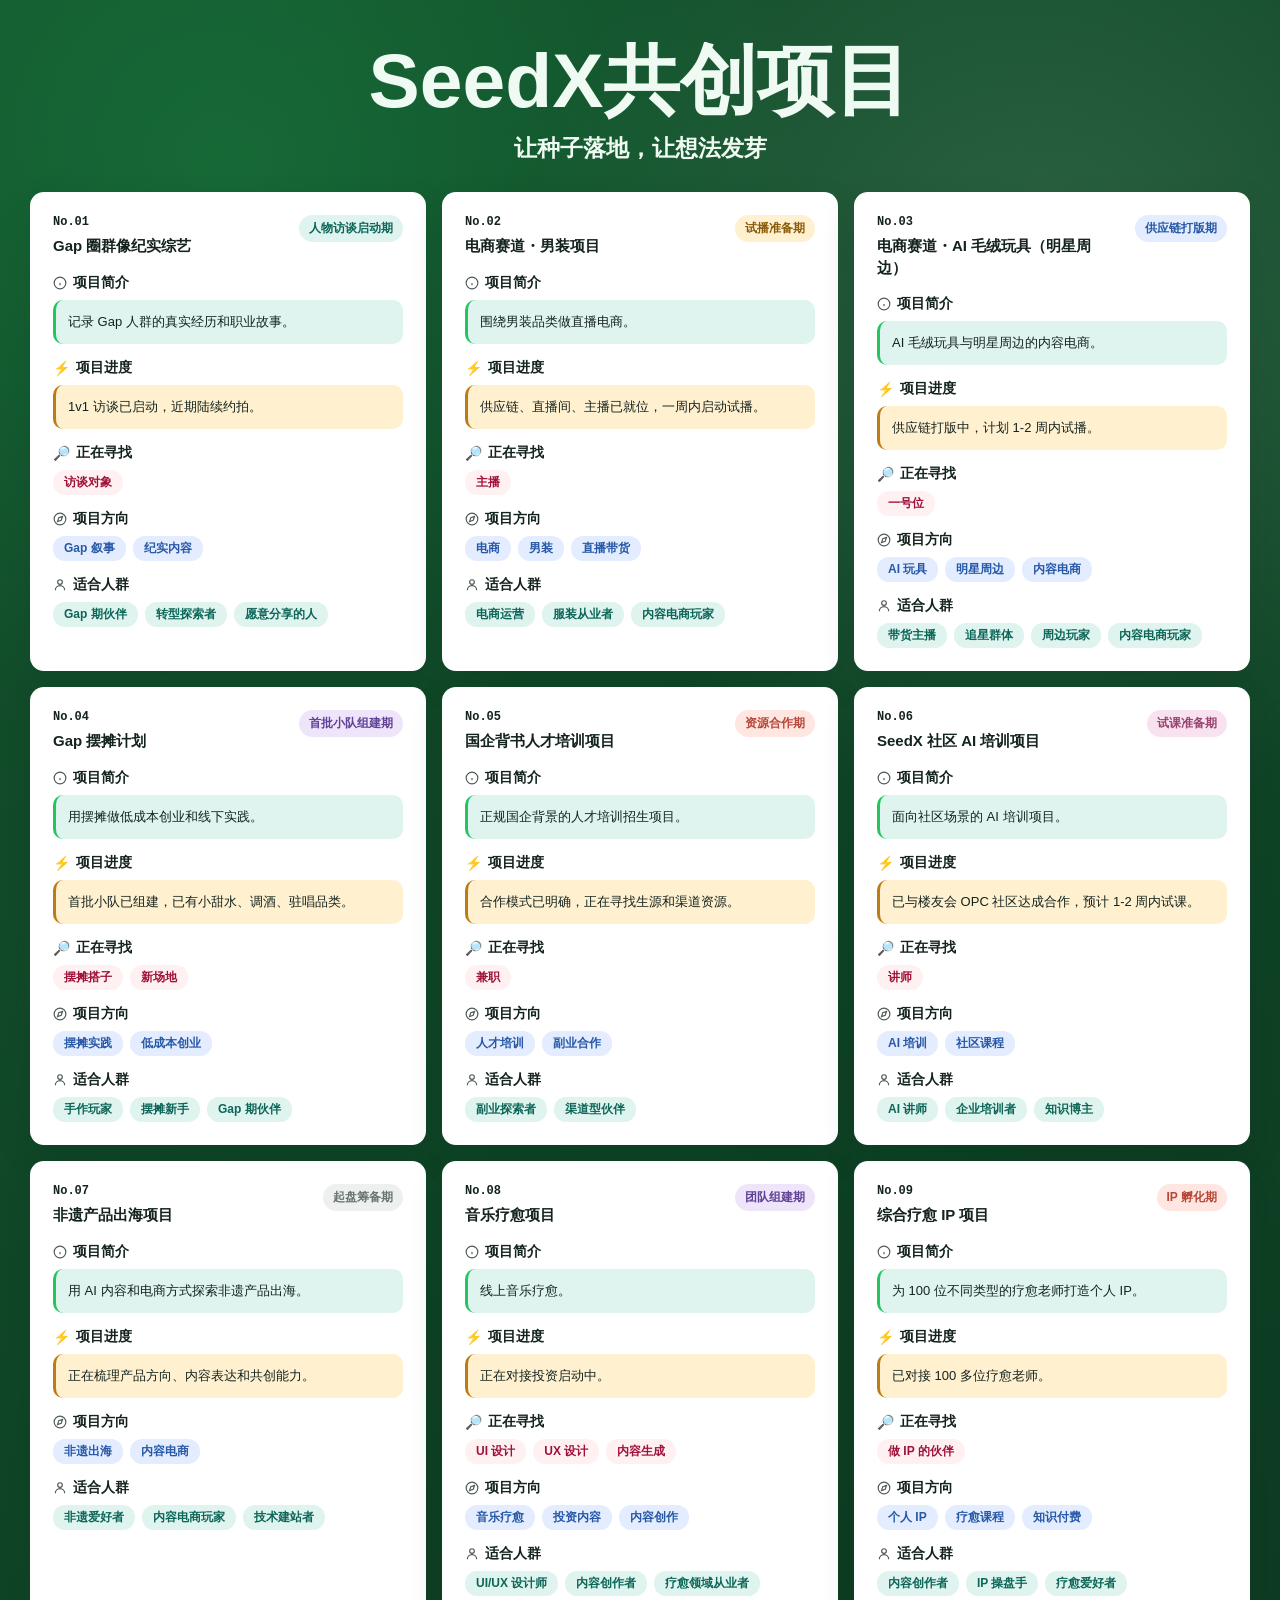
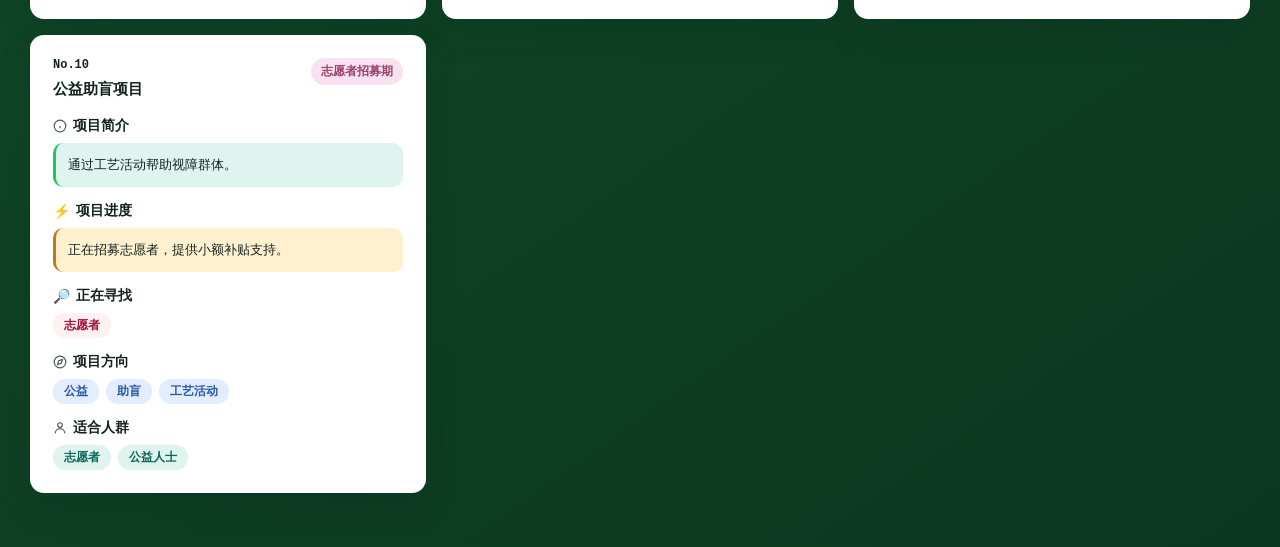
==== projects/index.html @ ee3134d9 "Add project-only page" ====
<!doctype html>
<html lang="zh-CN">
  <head>
    <meta charset="UTF-8" />
    <meta name="viewport" content="width=device-width, initial-scale=1.0" />
    <title>SeedX共创项目</title>
    <link rel="stylesheet" href="../styles.css" />
  </head>
  <body>
    <main class="page">
      <header class="site-header">
        <div class="hero-copy">
          <h1>SeedX共创项目</h1>
          <p class="subtitle">让种子落地，让想法发芽</p>
        </div>
      </header>

      <section class="panel is-active" aria-label="共创项目">
        <div class="card-grid" id="projectsGrid"></div>
      </section>
    </main>

    <script src="./app.js"></script>
  </body>
</html>
---- styles.css ----
:root {
  --bg-page: #14532d;
  --bg-page-deep: #0b3720;
  --bg-primary: #ffffff;
  --bg-secondary: #f3f6f3;
  --bg-quiet: #f8faf5;
  --tab-bg: rgba(20, 83, 45, 0.72);
  --accent: #22c55e;
  --accent-strong: #14532d;
  --text-on-dark: #effaf3;
  --text-on-dark-secondary: #dcfce7;
  --text-primary: #14231f;
  --text-secondary: #61706a;
  --border-dark: rgba(239, 250, 243, 0.28);
  --border-light: #dfe8e3;
  --shadow: 0 14px 34px rgba(5, 35, 29, 0.14);
  --shadow-hover: 0 18px 42px rgba(5, 35, 29, 0.22);
  --teal: #12806e;
  --teal-soft: #dff4ef;
  --coral: #e86f5f;
  --coral-soft: #ffe6e1;
  --pink: #c75b94;
  --pink-soft: #f9e2ef;
  --blue: #356ec9;
  --blue-soft: #e3edff;
  --amber: #bd7b13;
  --amber-soft: #fff0cf;
  --green: #4f8f3f;
  --green-soft: #e4f2dc;
  --purple: #8157c7;
  --purple-soft: #eee5fb;
  --gray: #69736f;
  --gray-soft: #edf0ee;
}

* {
  box-sizing: border-box;
}

body {
  margin: 0;
  min-width: 320px;
  background:
    radial-gradient(circle at 18% 8%, rgba(34, 197, 94, 0.22), transparent 26%),
    radial-gradient(circle at 82% 14%, rgba(220, 252, 231, 0.14), transparent 25%),
    linear-gradient(145deg, var(--bg-page), var(--bg-page-deep));
  color: var(--text-on-dark);
  font-family:
    -apple-system, BlinkMacSystemFont, "Segoe UI", "PingFang SC",
    "Hiragino Sans GB", "Microsoft YaHei", sans-serif;
}

button,
input,
select {
  font: inherit;
}

.page {
  width: min(1220px, calc(100% - 32px));
  margin: 0 auto;
  padding: 42px 0 54px;
}

.site-header {
  position: relative;
  display: block;
  min-height: auto;
  margin-bottom: 28px;
  overflow: hidden;
  text-align: center;
}

h1 {
  margin: 0 0 14px;
  color: var(--text-on-dark);
  font-size: clamp(2.35rem, 6vw, 5rem);
  line-height: 1;
  letter-spacing: 0;
}

.subtitle {
  margin: 0;
  color: var(--text-on-dark);
  font-size: clamp(1.08rem, 2vw, 1.42rem);
  font-weight: 750;
}

.hero-copy {
  position: relative;
  z-index: 2;
}

.tab-shell {
  position: sticky;
  top: 0;
  z-index: 10;
  margin-bottom: 18px;
  padding: 10px;
  border: 1px solid var(--border-dark);
  border-radius: 18px;
  background: var(--tab-bg);
  box-shadow: 0 12px 30px rgba(0, 0, 0, 0.12);
}

.tabs {
  display: grid;
  grid-template-columns: repeat(2, minmax(0, 1fr));
  gap: 8px;
}

.tab-button {
  display: flex;
  align-items: center;
  justify-content: center;
  gap: 9px;
  min-height: 48px;
  border: 0;
  border-radius: 13px;
  background: transparent;
  color: var(--text-on-dark);
  cursor: pointer;
  font-weight: 800;
}

.tab-button svg {
  width: 18px;
  height: 18px;
  stroke: currentColor;
}

.tab-button.is-active {
  background: rgba(255, 255, 255, 0.16);
  color: var(--text-on-dark);
  box-shadow: 0 8px 20px rgba(0, 0, 0, 0.15);
}

.badge {
  min-width: 28px;
  padding: 3px 8px;
  border-radius: 999px;
  background: rgba(255, 255, 255, 0.16);
  color: inherit;
  font-size: 0.78rem;
}

.tab-button.is-active .badge {
  background: var(--teal-soft);
}

.panel {
  display: none;
}

.panel.is-active {
  display: block;
}

.panel-note {
  margin: 0 0 14px;
  color: var(--text-on-dark-secondary);
  font-size: 0.94rem;
  font-weight: 700;
}

.card-grid {
  display: grid;
  grid-template-columns: repeat(auto-fill, minmax(340px, 1fr));
  gap: 16px;
}

.person-card,
.project-card {
  border: 1px solid transparent;
  border-radius: 14px;
  background: var(--bg-primary);
  color: var(--text-primary);
  box-shadow: var(--shadow);
  transition:
    transform 160ms ease,
    box-shadow 160ms ease,
    border-color 160ms ease;
}

.person-card:hover,
.project-card:hover {
  transform: translateY(-2px);
  border-color: rgba(15, 107, 90, 0.42);
  box-shadow: var(--shadow-hover);
}

.person-card {
  padding: 20px;
}

.card-header {
  position: relative;
  display: grid;
  grid-template-columns: 46px minmax(0, 0.85fr) minmax(128px, 1fr);
  align-items: center;
  gap: 13px;
  padding-bottom: 17px;
  border-bottom: 1px solid var(--border-light);
}

.avatar {
  width: 46px;
  height: 46px;
  flex: 0 0 46px;
  display: grid;
  place-items: center;
  border-radius: 50%;
  color: #fff;
  font-weight: 800;
  letter-spacing: 0;
}

.avatar.teal {
  background: var(--teal);
}

.avatar.coral {
  background: var(--coral);
}

.avatar.pink {
  background: var(--pink);
}

.avatar.blue {
  background: var(--blue);
}

.avatar.amber {
  background: var(--amber);
}

.avatar.green {
  background: var(--green);
}

.identity-main {
  min-width: 0;
}

.person-name {
  margin: 0 0 7px;
  color: var(--text-primary);
  font-size: 18px;
  font-weight: 700;
  line-height: 1.2;
}

.name-row {
  display: flex;
  align-items: center;
  gap: 8px;
  flex-wrap: wrap;
  margin-bottom: 7px;
}

.name-row .person-name {
  margin: 0;
}

.person-number {
  display: inline-flex;
  align-items: center;
  min-height: 22px;
  padding: 3px 8px;
  border-radius: 999px;
  background: #dcfce7;
  color: #166534;
  font-size: 11px;
  font-weight: 850;
  line-height: 1;
  white-space: nowrap;
}

.person-special-tag {
  display: inline-flex;
  align-items: center;
  min-height: 22px;
  padding: 3px 9px;
  border-radius: 999px;
  background: #dcfce7;
  color: #166534;
  font-size: 11px;
  font-weight: 850;
  line-height: 1;
  white-space: nowrap;
}

.status-line {
  display: inline-flex;
  align-items: center;
  gap: 7px;
  width: fit-content;
  max-width: 100%;
  padding: 0;
  border-radius: 0;
  color: var(--text-primary);
  font-size: 13px;
  font-weight: 800;
  line-height: 1.2;
}

.location-line {
  color: var(--text-primary);
  font-size: 13px;
  font-weight: 700;
  line-height: 1.45;
}

.status-dot {
  display: none;
}

.identity-side {
  justify-self: stretch;
  padding-left: 15px;
  border-left: 1px solid var(--border-light);
  text-align: left;
  color: var(--text-primary);
  font-size: 14px;
  font-weight: 700;
  line-height: 1.5;
  white-space: nowrap;
}

.card-body {
  display: grid;
  gap: 16px;
  padding-top: 17px;
}

.section-title {
  display: flex;
  align-items: center;
  gap: 6px;
  margin: 0 0 8px;
  color: var(--text-primary);
  font-size: 13px;
  font-weight: 700;
}

.section-title svg {
  width: 14px;
  height: 14px;
  opacity: 0.75;
  stroke: var(--text-primary);
}

.quote-block {
  margin: 0;
  padding: 11px 12px;
  border-left: 3px solid #d89b2b;
  border-radius: 10px;
  background: #fff7df;
  color: var(--text-primary);
  font-size: 13px;
  line-height: 1.7;
}

.project-box {
  margin: 0;
  padding: 11px 12px;
  border-left: 3px solid var(--accent-strong);
  border-radius: 10px;
  background: var(--bg-secondary);
  color: var(--text-primary);
  font-size: 13px;
  line-height: 1.7;
}

.project-box-summary {
  border-left-color: var(--accent);
  background: var(--teal-soft);
}

.project-box-progress {
  border-left-color: var(--amber);
  background: var(--amber-soft);
}

.chip-row {
  display: flex;
  flex-wrap: wrap;
  gap: 7px;
}

.chip {
  display: inline-flex;
  align-items: center;
  min-height: 25px;
  padding: 4px 11px;
  border-radius: 12px;
  font-size: 12px;
  font-weight: 700;
  line-height: 1.25;
}

.chip-purple {
  background: var(--purple-soft);
  color: #614098;
}

.chip-teal {
  background: var(--teal-soft);
  color: #0d6658;
}

.chip-amber {
  background: var(--amber-soft);
  color: #8b5b0c;
}

.chip-blue {
  background: var(--blue-soft);
  color: #2859a7;
}

.chip-seeking {
  background: #fff1f2;
  color: #9f1239;
}

.chip-gray {
  background: var(--gray-soft);
  color: var(--gray);
}

.project-card {
  padding: 22px;
}

.project-header {
  display: flex;
  align-items: flex-start;
  justify-content: space-between;
  gap: 14px;
  margin-bottom: 17px;
}

.project-title-row {
  display: grid;
  gap: 6px;
}

.project-no {
  font-family: ui-monospace, SFMono-Regular, Menlo, Monaco, Consolas, monospace;
  color: var(--text-primary);
  font-size: 12px;
  font-weight: 800;
}

.project-name {
  margin: 0;
  color: var(--text-primary);
  font-size: 15px;
  font-weight: 800;
  line-height: 1.45;
}

.stage-badge {
  flex: 0 0 auto;
  padding: 5px 10px;
  border-radius: 999px;
  font-size: 12px;
  font-weight: 800;
  white-space: nowrap;
}

.stage-launch {
  background: var(--teal-soft);
  color: #0d6658;
}

.stage-prep {
  background: var(--amber-soft);
  color: #8b5b0c;
}

.stage-supply {
  background: var(--blue-soft);
  color: #2859a7;
}

.stage-team {
  background: var(--purple-soft);
  color: #614098;
}

.stage-coop {
  background: var(--coral-soft);
  color: #b74738;
}

.stage-trial {
  background: var(--pink-soft);
  color: #99436f;
}

.stage-start {
  background: var(--gray-soft);
  color: var(--gray);
}

.project-section {
  margin-top: 15px;
}

.project-section .section-title {
  font-size: 14px;
}

.project-text {
  margin: 0;
  color: var(--text-primary);
  font-size: 13px;
  line-height: 1.7;
}

.empty-state {
  padding: 26px;
  border: 1px solid var(--border-dark);
  border-radius: 14px;
  color: var(--text-on-dark-secondary);
  text-align: center;
}

.status-teal {
  background: transparent;
}

.status-gap {
  background: transparent;
}

.status-coral {
  background: transparent;
}

.status-purple {
  background: transparent;
}

.status-blue {
  background: transparent;
}

.status-pink {
  background: transparent;
}

.status-amber {
  background: transparent;
}

.status-gray {
  background: transparent;
}

@media (max-width: 760px) {
  .site-header {
    grid-template-columns: 1fr;
    min-height: auto;
    gap: 20px;
  }
}

@media (max-width: 640px) {
  .page {
    width: min(100% - 22px, 520px);
    padding: 24px 0 36px;
  }

  .card-grid {
    grid-template-columns: 1fr;
  }

  .tab-shell {
    position: static;
  }

  .card-header {
    align-items: flex-start;
  }

  .identity-side {
    white-space: normal;
  }
}
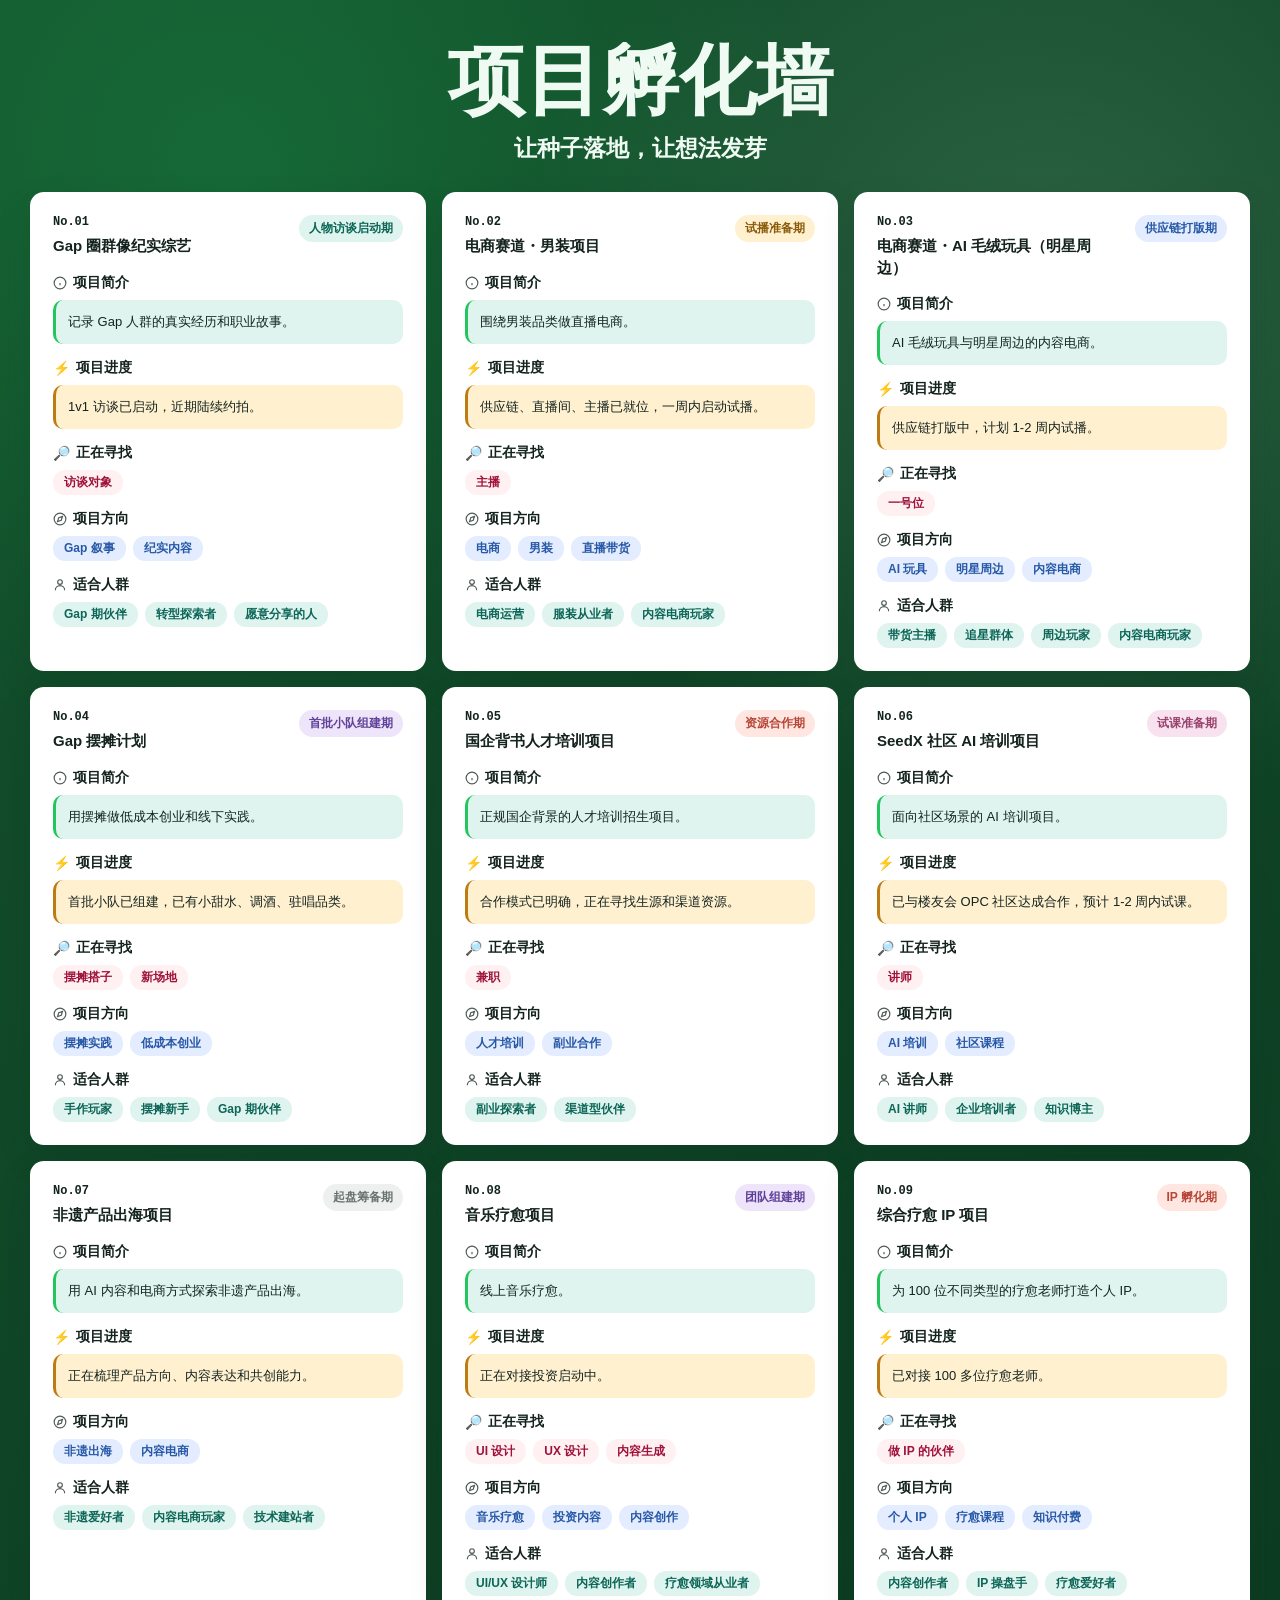
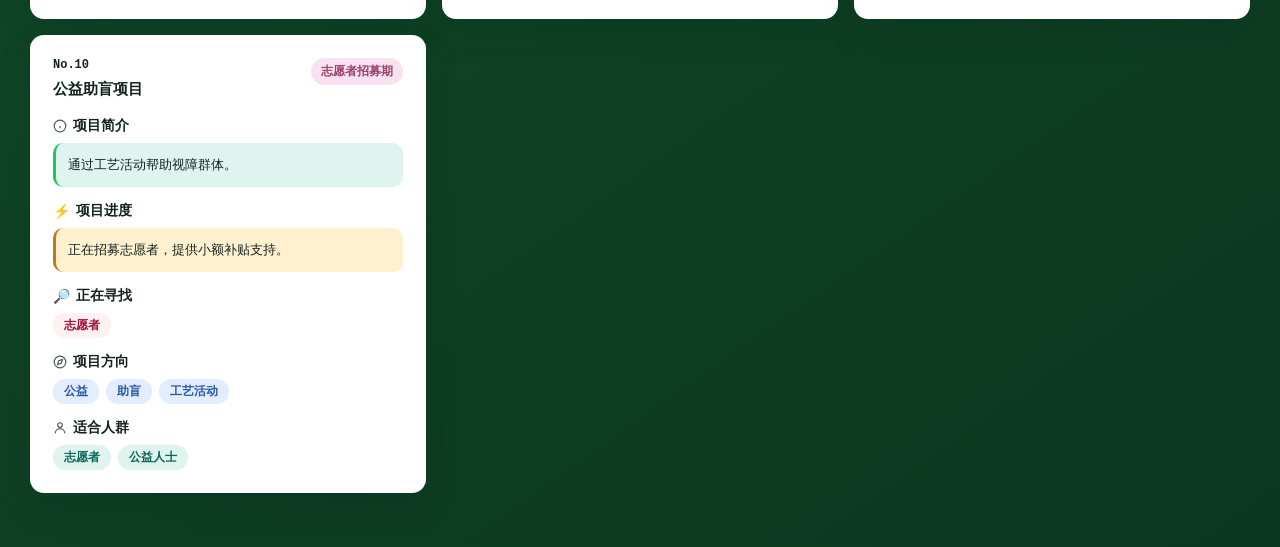
==== commit 579759cf: "Rename project page title" ====
--- a/projects/index.html
+++ b/projects/index.html
@@ -3,14 +3,14 @@
   <head>
     <meta charset="UTF-8" />
     <meta name="viewport" content="width=device-width, initial-scale=1.0" />
-    <title>SeedX共创项目</title>
+    <title>项目孵化墙</title>
     <link rel="stylesheet" href="../styles.css" />
   </head>
   <body>
     <main class="page">
       <header class="site-header">
         <div class="hero-copy">
-          <h1>SeedX共创项目</h1>
+          <h1>项目孵化墙</h1>
           <p class="subtitle">让种子落地，让想法发芽</p>
         </div>
       </header>
